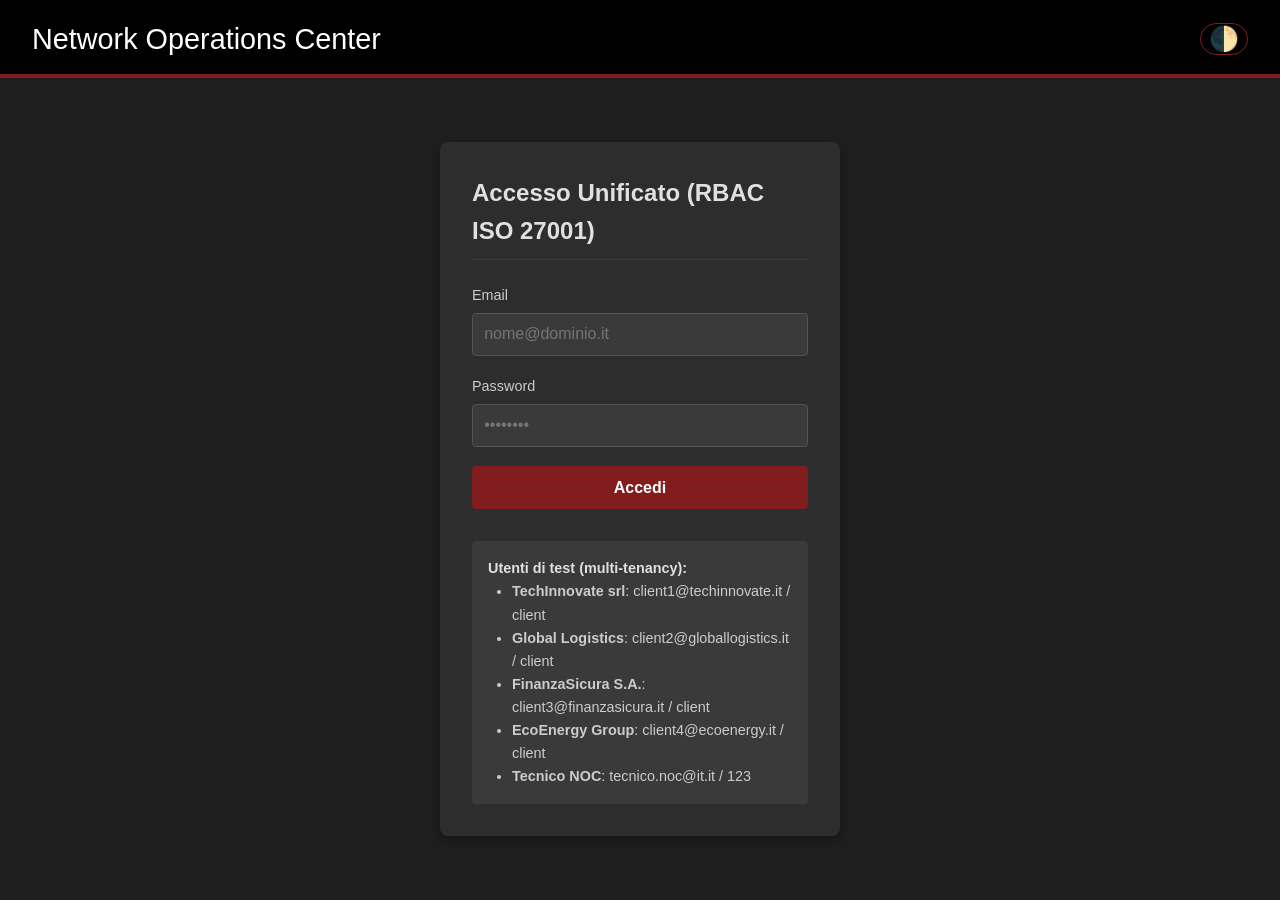
==== change-detail.html @ 3f076f7b "Primo commit: prototipo NOC ServiceNow" ====
<!DOCTYPE html>
<html lang="it">
<head>
    <meta charset="UTF-8">
    <meta name="viewport" content="width=device-width, initial-scale=1.0">
    <title>NOC - Dettaglio Change</title>
    <link rel="stylesheet" href="style.css">
</head>
<body class="dark-mode">
    <div class="header">
        <h1>Change Request <span id="changeNumber"></span></h1>
        <div class="red-line"></div>
        <div class="user-info">
            <span id="loggedUser"></span> | <a href="#" id="logoutLink">Logout</a> | <a href="tech.html">Dashboard</a>
        </div>
        <button id="themeToggle" class="theme-btn" aria-label="Cambia tema">🌓</button>
    </div>

    <div class="container">
        <!-- Tabs (come screenshot) -->
        <div class="tabs">
            <button class="tab-button active" data-tab="planning">Pianificazione</button>
            <button class="tab-button" data-tab="notes">Note Interne</button>
            <button class="tab-button" data-tab="closure">Chiusura</button>
        </div>

        <!-- Tab Pianificazione (campi richiesti) -->
        <div id="planning" class="tab-content active">
            <form class="two-column">
                <div class="left-column">
                    <div class="form-group">
                        <label>Number</label>
                        <input type="text" id="number" readonly>
                    </div>
                    <div class="form-group">
                        <label>Opened</label>
                        <input type="text" id="opened" readonly>
                    </div>
                    <div class="form-group">
                        <label>Requested by</label>
                        <input type="text" id="requestedBy" readonly>
                    </div>
                    <div class="form-group">
                        <label>Service offering</label>
                        <input type="text" id="serviceOffering">
                    </div>
                    <div class="form-group">
                        <label>Configuration item</label>
                        <input type="text" id="ci">
                    </div>
                    <div class="form-group">
                        <label>Short description</label>
                        <input type="text" id="shortDescription">
                    </div>
                    <div class="form-group">
                        <label>Description</label>
                        <textarea id="description" rows="3"></textarea>
                    </div>
                    <div class="form-group">
                        <label>Risk</label>
                        <select id="risk">
                            <option value="Low">Low</option>
                            <option value="Medium">Medium</option>
                            <option value="High">High</option>
                        </select>
                    </div>
                </div>
                <div class="right-column">
                    <div class="form-group required">
                        <label for="justification">Giustificazione</label>
                        <textarea id="justification" rows="3" required></textarea>
                    </div>
                    <div class="form-group required">
                        <label for="implementationPlan">Piano di implementazione</label>
                        <textarea id="implementationPlan" rows="4" required></textarea>
                    </div>
                    <div class="form-group required">
                        <label for="riskAnalysis">Analisi di rischio e impatto</label>
                        <textarea id="riskAnalysis" rows="4" required></textarea>
                    </div>
                </div>
            </form>
        </div>

        <!-- Tab Note Interne -->
        <div id="notes" class="tab-content">
            <h3>Note Interne (Work Notes)</h3>
            <div class="form-group">
                <label for="workNotes">Note private (visibili solo ai tecnici)</label>
                <textarea id="workNotes" rows="6"></textarea>
            </div>
        </div>

        <!-- Tab Chiusura con RCA -->
        <div id="closure" class="tab-content">
            <h3>Chiusura Ticket e RCA</h3>
            <form>
                <div class="form-group">
                    <label for="ticketGrade">Grado ticket</label>
                    <select id="ticketGrade">
                        <option value="1">Grado 1 (Critico)</option>
                        <option value="2">Grado 2 (Alto)</option>
                        <option value="3">Grado 3 (Medio)</option>
                    </select>
                </div>
                <div class="form-group required" id="rcaGroup">
                    <label for="rca">Root Cause Analysis (RCA) <span id="rcaRequired" class="required-badge">Obbligatorio per Grado 1</span></label>
                    <textarea id="rca" rows="4"></textarea>
                </div>
            </form>
        </div>

        <div class="full-width">
            <button id="updateChangeBtn" class="btn-primary">Aggiorna Change</button>
        </div>
    </div>

    <script src="app.js"></script>
</body>
</html>
---- style.css ----
/* style.css - Tema dinamico (dark/light) con variabili CSS */
* {
    margin: 0;
    padding: 0;
    box-sizing: border-box;
    font-family: 'Segoe UI', Tahoma, Geneva, Verdana, sans-serif;
    transition: background-color 0.3s ease, color 0.2s ease;
}

/* Variabili tema scuro (default) */
body.dark-mode {
    --bg-primary: #1e1e1e;
    --bg-secondary: #2d2d2d;
    --bg-tertiary: #3a3a3a;
    --text-primary: #e0e0e0;
    --text-secondary: #cccccc;
    --border-color: #555;
    --input-bg: #3a3a3a;
    --input-bg-readonly: #2a2a2a;
    --header-bg: #000000;
    --red-line: #811d1d;
    --btn-bg: #811d1d;
    --btn-hover: #a52525;
    --error-color: #ff6666;
}

/* Variabili tema chiaro */
body.light-mode {
    --bg-primary: #f5f5f5;
    --bg-secondary: #ffffff;
    --bg-tertiary: #e8e8e8;
    --text-primary: #333333;
    --text-secondary: #666666;
    --border-color: #ccc;
    --input-bg: #ffffff;
    --input-bg-readonly: #f0f0f0;
    --header-bg: #333333;
    --red-line: #a33c3c;
    --btn-bg: #a33c3c;
    --btn-hover: #b84c4c;
    --error-color: #d32f2f;
}

body {
    background-color: var(--bg-primary);
    color: var(--text-primary);
    line-height: 1.6;
    min-height: 100vh;
}

/* Header */
.header {
    background-color: var(--header-bg);
    padding: 1rem 2rem;
    position: relative;
    display: flex;
    justify-content: space-between;
    align-items: center;
    flex-wrap: wrap;
}

.header h1 {
    color: #ffffff; /* resta bianco in entrambi i temi per contrasto */
    font-size: 1.8rem;
    font-weight: 300;
}

.red-line {
    position: absolute;
    bottom: 0;
    left: 0;
    width: 100%;
    height: 4px;
    background-color: var(--red-line);
}

.user-info {
    color: var(--text-secondary);
    font-size: 0.9rem;
}

.user-info a {
    color: var(--red-line);
    text-decoration: none;
}

.user-info a:hover {
    text-decoration: underline;
}

/* Pulsante tema */
.theme-btn {
    background: transparent;
    border: 1px solid var(--red-line);
    color: white;
    font-size: 1.5rem;
    cursor: pointer;
    padding: 0.2rem 0.5rem;
    border-radius: 20px;
    line-height: 1;
    transition: transform 0.2s;
}

.theme-btn:hover {
    transform: scale(1.1);
    background-color: rgba(255,255,255,0.1);
}

/* Container principale */
.container {
    max-width: 1200px;
    margin: 2rem auto;
    padding: 0 2rem;
}

/* Login */
.login-container {
    max-width: 400px;
    margin: 4rem auto;
    background-color: var(--bg-secondary);
    padding: 2rem;
    border-radius: 8px;
    box-shadow: 0 4px 10px rgba(0, 0, 0, 0.3);
}

.login-container h2 {
    margin-bottom: 1.5rem;
    color: var(--text-primary);
    border-bottom: 1px solid var(--red-line);
    padding-bottom: 0.5rem;
}

.login-info {
    margin-top: 2rem;
    font-size: 0.9rem;
    background-color: var(--bg-tertiary);
    padding: 1rem;
    border-radius: 4px;
}

.login-info ul {
    margin-left: 1.5rem;
    color: var(--text-secondary);
}

/* Form elements */
.form-group {
    margin-bottom: 1.2rem;
}

.form-group label {
    display: block;
    margin-bottom: 0.4rem;
    color: var(--text-secondary);
    font-weight: 500;
    font-size: 0.9rem;
}

.form-group.required label::after {
    content: " *";
    color: var(--error-color);
    font-weight: bold;
}

input, select, textarea {
    width: 100%;
    padding: 0.7rem;
    background-color: var(--input-bg);
    border: 1px solid var(--border-color);
    border-radius: 4px;
    color: var(--text-primary);
    font-size: 1rem;
    transition: border 0.3s;
}

input:focus, select:focus, textarea:focus {
    outline: none;
    border-color: var(--red-line);
    background-color: var(--input-bg);
}

input[readonly] {
    background-color: var(--input-bg-readonly);
    color: var(--text-secondary);
    cursor: not-allowed;
}

/* Datalist (non stilizzabile direttamente) */
datalist {
    display: none;
}

/* Pulsanti */
.btn-primary {
    background-color: var(--btn-bg);
    color: white;
    border: none;
    padding: 0.8rem 1.5rem;
    border-radius: 4px;
    font-size: 1rem;
    font-weight: 600;
    cursor: pointer;
    transition: background-color 0.3s;
    width: 100%;
}

.btn-primary:hover {
    background-color: var(--btn-hover);
}

/* Griglia a due colonne */
.two-column {
    display: grid;
    grid-template-columns: 1fr 1fr;
    gap: 2rem;
    background-color: var(--bg-secondary);
    padding: 2rem;
    border-radius: 8px;
}

.full-width {
    grid-column: span 2;
    margin-top: 1rem;
}

/* Tabs */
.tabs {
    display: flex;
    border-bottom: 2px solid var(--red-line);
    margin-bottom: 2rem;
}

.tab-button {
    background-color: var(--bg-secondary);
    color: var(--text-secondary);
    border: none;
    padding: 0.8rem 1.5rem;
    font-size: 1rem;
    cursor: pointer;
    border-radius: 4px 4px 0 0;
    margin-right: 0.5rem;
    transition: all 0.3s;
}

.tab-button.active {
    background-color: var(--red-line);
    color: white;
}

.tab-button:hover:not(.active) {
    background-color: var(--bg-tertiary);
}

.tab-content {
    display: none;
    background-color: var(--bg-secondary);
    padding: 2rem;
    border-radius: 0 8px 8px 8px;
}

.tab-content.active {
    display: block;
}

/* Messaggi di errore */
.error-message {
    color: var(--error-color);
    margin-top: 1rem;
    text-align: center;
}

/* Badge per obbligatorio */
.required-badge {
    font-size: 0.8rem;
    background-color: var(--red-line);
    padding: 0.2rem 0.5rem;
    border-radius: 4px;
    margin-left: 0.5rem;
    color: white;
}

/* Responsive */
@media (max-width: 768px) {
    .two-column {
        grid-template-columns: 1fr;
        gap: 1rem;
    }
    .full-width {
        grid-column: span 1;
    }
    .header {
        flex-direction: column;
        align-items: flex-start;
    }
}
/* style.css - Tema dinamico (dark/light) con variabili CSS */
* {
    margin: 0;
    padding: 0;
    box-sizing: border-box;
    font-family: 'Segoe UI', Tahoma, Geneva, Verdana, sans-serif;
    transition: background-color 0.3s ease, color 0.2s ease;
}

/* Variabili tema scuro (default) */
body.dark-mode {
    --bg-primary: #1e1e1e;
    --bg-secondary: #2d2d2d;
    --bg-tertiary: #3a3a3a;
    --text-primary: #e0e0e0;
    --text-secondary: #cccccc;
    --border-color: #555;
    --input-bg: #3a3a3a;
    --input-bg-readonly: #2a2a2a;
    --header-bg: #000000;
    --red-line: #811d1d;
    --btn-bg: #811d1d;
    --btn-hover: #a52525;
    --error-color: #ff6666;
}

/* Variabili tema chiaro */
body.light-mode {
    --bg-primary: #f5f5f5;
    --bg-secondary: #ffffff;
    --bg-tertiary: #e8e8e8;
    --text-primary: #333333;
    --text-secondary: #666666;
    --border-color: #ccc;
    --input-bg: #ffffff;
    --input-bg-readonly: #f0f0f0;
    --header-bg: #333333;
    --red-line: #a33c3c;
    --btn-bg: #a33c3c;
    --btn-hover: #b84c4c;
    --error-color: #d32f2f;
}

body {
    background-color: var(--bg-primary);
    color: var(--text-primary);
    line-height: 1.6;
    min-height: 100vh;
}

/* Header */
.header {
    background-color: var(--header-bg);
    padding: 1rem 2rem;
    position: relative;
    display: flex;
    justify-content: space-between;
    align-items: center;
    flex-wrap: wrap;
}

.header h1 {
    color: #ffffff;
    font-size: 1.8rem;
    font-weight: 300;
}

.red-line {
    position: absolute;
    bottom: 0;
    left: 0;
    width: 100%;
    height: 4px;
    background-color: var(--red-line);
}

.user-info {
    color: var(--text-secondary);
    font-size: 0.9rem;
}

.user-info a {
    color: var(--red-line);
    text-decoration: none;
}

.user-info a:hover {
    text-decoration: underline;
}

/* Pulsante tema */
.theme-btn {
    background: transparent;
    border: 1px solid var(--red-line);
    color: white;
    font-size: 1.5rem;
    cursor: pointer;
    padding: 0.2rem 0.5rem;
    border-radius: 20px;
    line-height: 1;
    transition: transform 0.2s;
}

.theme-btn:hover {
    transform: scale(1.1);
    background-color: rgba(255,255,255,0.1);
}

/* Container principale */
.container {
    max-width: 1200px;
    margin: 2rem auto;
    padding: 0 2rem;
}

/* Login */
.login-container {
    max-width: 400px;
    margin: 4rem auto;
    background-color: var(--bg-secondary);
    padding: 2rem;
    border-radius: 8px;
    box-shadow: 0 4px 10px rgba(0, 0, 0, 0.3);
}

.login-container h2 {
    margin-bottom: 1.5rem;
    color: var(--text-primary);
    border-bottom: 1px solid var(--red-line);
    padding-bottom: 0.5rem;
}

.login-info {
    margin-top: 2rem;
    font-size: 0.9rem;
    background-color: var(--bg-tertiary);
    padding: 1rem;
    border-radius: 4px;
}

.login-info ul {
    margin-left: 1.5rem;
    color: var(--text-secondary);
}

/* Form elements */
.form-group {
    margin-bottom: 1.2rem;
}

.form-group label {
    display: block;
    margin-bottom: 0.4rem;
    color: var(--text-secondary);
    font-weight: 500;
    font-size: 0.9rem;
}

.form-group.required label::after {
    content: " *";
    color: var(--error-color);
    font-weight: bold;
}

input, select, textarea {
    width: 100%;
    padding: 0.7rem;
    background-color: var(--input-bg);
    border: 1px solid var(--border-color);
    border-radius: 4px;
    color: var(--text-primary);
    font-size: 1rem;
    transition: border 0.3s;
}

input:focus, select:focus, textarea:focus {
    outline: none;
    border-color: var(--red-line);
    background-color: var(--input-bg);
}

input[readonly] {
    background-color: var(--input-bg-readonly);
    color: var(--text-secondary);
    cursor: not-allowed;
}

/* Datalist (non stilizzabile direttamente) */
datalist {
    display: none;
}

/* Pulsanti */
.btn-primary {
    background-color: var(--btn-bg);
    color: white;
    border: none;
    padding: 0.8rem 1.5rem;
    border-radius: 4px;
    font-size: 1rem;
    font-weight: 600;
    cursor: pointer;
    transition: background-color 0.3s;
    width: 100%;
}

.btn-primary:hover {
    background-color: var(--btn-hover);
}

/* Griglia a due colonne */
.two-column {
    display: grid;
    grid-template-columns: 1fr 1fr;
    gap: 2rem;
    background-color: var(--bg-secondary);
    padding: 2rem;
    border-radius: 8px;
}

.full-width {
    grid-column: span 2;
    margin-top: 1rem;
}

/* Tabs */
.tabs {
    display: flex;
    border-bottom: 2px solid var(--red-line);
    margin-bottom: 2rem;
}

.tab-button {
    background-color: var(--bg-secondary);
    color: var(--text-secondary);
    border: none;
    padding: 0.8rem 1.5rem;
    font-size: 1rem;
    cursor: pointer;
    border-radius: 4px 4px 0 0;
    margin-right: 0.5rem;
    transition: all 0.3s;
}

.tab-button.active {
    background-color: var(--red-line);
    color: white;
}

.tab-button:hover:not(.active) {
    background-color: var(--bg-tertiary);
}

.tab-content {
    display: none;
    background-color: var(--bg-secondary);
    padding: 2rem;
    border-radius: 0 8px 8px 8px;
}

.tab-content.active {
    display: block;
}

/* Messaggi di errore */
.error-message {
    color: var(--error-color);
    margin-top: 1rem;
    text-align: center;
}

/* Badge per obbligatorio */
.required-badge {
    font-size: 0.8rem;
    background-color: var(--red-line);
    padding: 0.2rem 0.5rem;
    border-radius: 4px;
    margin-left: 0.5rem;
    color: white;
}

/* Stat cards */
.stats-cards {
    display: flex;
    gap: 1rem;
    margin-bottom: 2rem;
    flex-wrap: wrap;
}

.stat-card {
    background-color: var(--bg-tertiary);
    padding: 1.5rem;
    border-radius: 8px;
    flex: 1;
    min-width: 150px;
    text-align: center;
    box-shadow: 0 2px 5px rgba(0,0,0,0.2);
}

.stat-label {
    display: block;
    font-size: 1rem;
    color: var(--text-secondary);
    margin-bottom: 0.5rem;
}

.stat-value {
    font-size: 2.5rem;
    font-weight: bold;
    color: var(--red-line);
}

/* Progress bar */
.progress-container {
    margin: 1rem 0 2rem;
}

.progress-bar {
    background-color: var(--bg-tertiary);
    height: 30px;
    border-radius: 15px;
    overflow: hidden;
    margin-top: 0.5rem;
}

.progress-fill {
    background-color: var(--red-line);
    height: 100%;
    color: white;
    text-align: center;
    line-height: 30px;
    font-size: 0.9rem;
    transition: width 0.3s ease;
}

/* Tabelle */
.ticket-table {
    width: 100%;
    border-collapse: collapse;
    margin-top: 1rem;
    background-color: var(--bg-secondary);
    border-radius: 8px;
    overflow: hidden;
}

.ticket-table th,
.ticket-table td {
    padding: 0.75rem;
    text-align: left;
    border-bottom: 1px solid var(--border-color);
}

.ticket-table th {
    background-color: var(--bg-tertiary);
    color: var(--text-secondary);
    font-weight: 600;
}

.ticket-table tbody tr {
    cursor: pointer;
    transition: background-color 0.2s;
}

.ticket-table tbody tr:hover {
    background-color: var(--bg-tertiary);
}

/* Modale */
.modal {
    display: none;
    position: fixed;
    z-index: 1000;
    left: 0;
    top: 0;
    width: 100%;
    height: 100%;
    background-color: rgba(0,0,0,0.7);
}

.modal-content {
    background-color: var(--bg-secondary);
    margin: 5% auto;
    padding: 2rem;
    border-radius: 8px;
    width: 90%;
    max-width: 1000px;
    max-height: 80vh;
    overflow-y: auto;
}

.close {
    color: var(--text-secondary);
    float: right;
    font-size: 2rem;
    font-weight: bold;
    cursor: pointer;
}

.close:hover {
    color: var(--red-line);
}

/* Sezione monitoraggio cliente */
.monitoring-section {
    background-color: var(--bg-secondary);
    padding: 1.5rem;
    border-radius: 8px;
    margin-bottom: 2rem;
}

.tickets-section {
    background-color: var(--bg-secondary);
    padding: 1.5rem;
    border-radius: 8px;
    margin-bottom: 2rem;
}

#newIncidentBtn {
    width: auto;
    padding: 0.8rem 2rem;
    margin-bottom: 2rem;
}

/* Responsive */
@media (max-width: 768px) {
    .two-column {
        grid-template-columns: 1fr;
        gap: 1rem;
    }
    .full-width {
        grid-column: span 1;
    }
    .header {
        flex-direction: column;
        align-items: flex-start;
    }
}
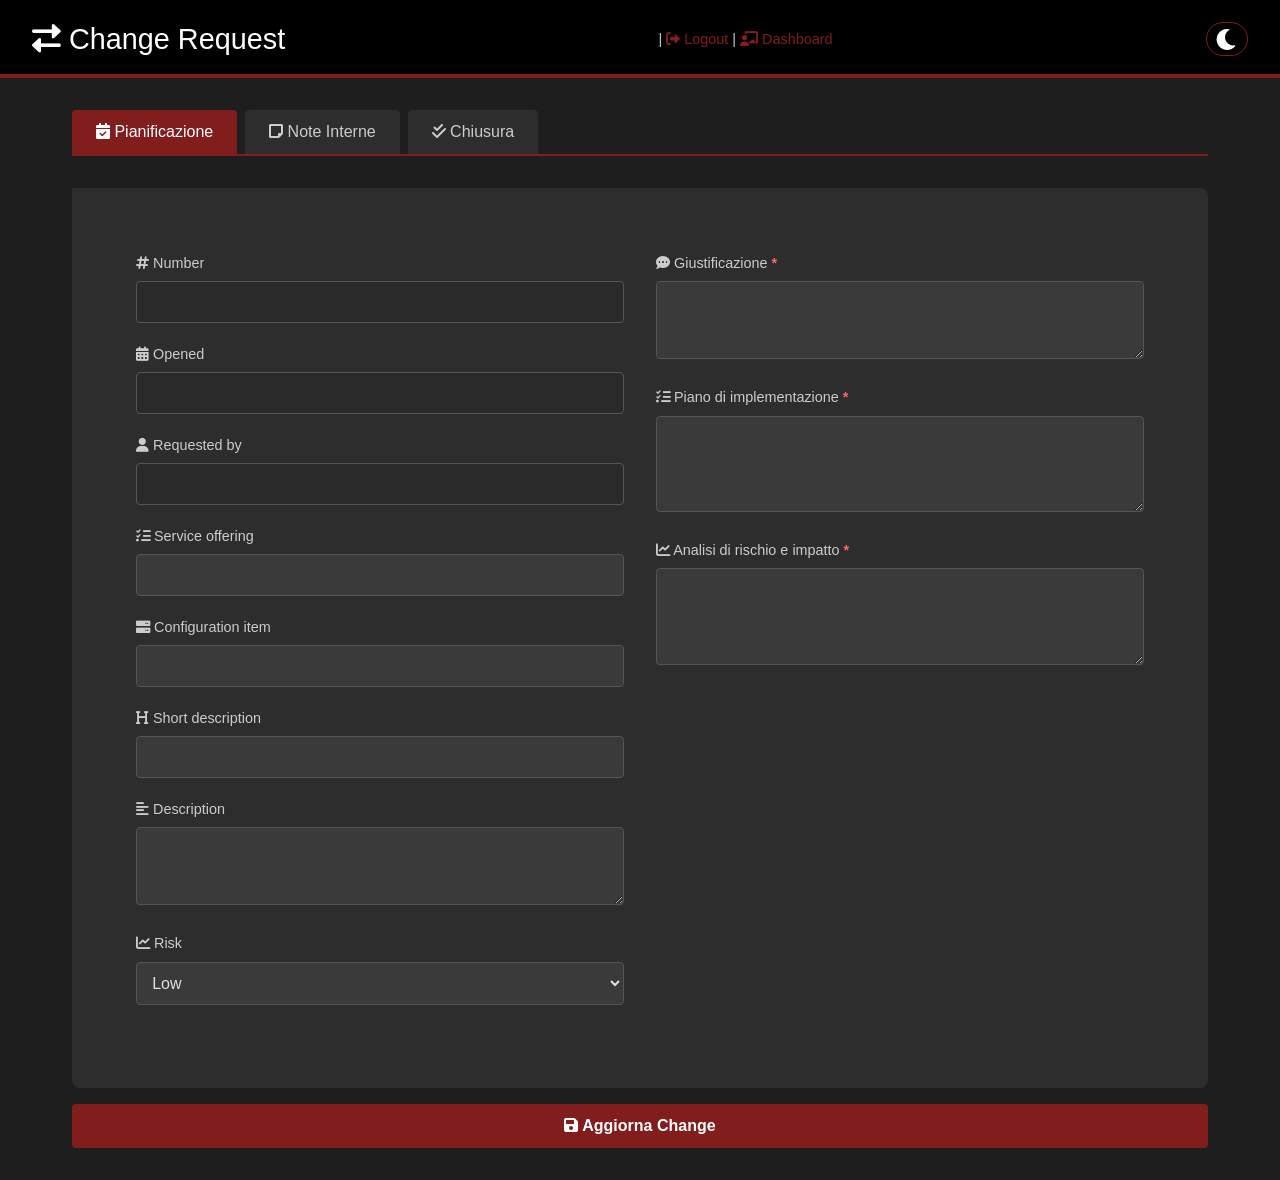
==== commit f6e826c7: "Modularizzazione JavaScript: suddivisione in data, utils, client, tech, incident-detail, change-deta" ====
--- a/change-detail.html
+++ b/change-detail.html
@@ -5,59 +5,57 @@
     <meta name="viewport" content="width=device-width, initial-scale=1.0">
     <title>NOC - Dettaglio Change</title>
     <link rel="stylesheet" href="style.css">
+    <link rel="stylesheet" href="https://cdnjs.cloudflare.com/ajax/libs/font-awesome/6.0.0-beta3/css/all.min.css">
 </head>
 <body class="dark-mode">
     <div class="header">
-        <h1>Change Request <span id="changeNumber"></span></h1>
+        <h1><i class="fas fa-exchange-alt"></i> Change Request <span id="changeNumber"></span></h1>
         <div class="red-line"></div>
         <div class="user-info">
-            <span id="loggedUser"></span> | <a href="#" id="logoutLink">Logout</a> | <a href="tech.html">Dashboard</a>
+            <span id="loggedUser"></span> | <a href="#" id="logoutLink"><i class="fas fa-sign-out-alt"></i> Logout</a> | <a href="tech.html"><i class="fas fa-chalkboard-user"></i> Dashboard</a>
         </div>
-        <button id="themeToggle" class="theme-btn" aria-label="Cambia tema">🌓</button>
+        <button id="themeToggle" class="theme-btn" aria-label="Cambia tema"><i class="fas fa-moon"></i></button>
     </div>
 
     <div class="container">
-        <!-- Tabs (come screenshot) -->
         <div class="tabs">
-            <button class="tab-button active" data-tab="planning">Pianificazione</button>
-            <button class="tab-button" data-tab="notes">Note Interne</button>
-            <button class="tab-button" data-tab="closure">Chiusura</button>
+            <button class="tab-button active" data-tab="planning"><i class="fas fa-calendar-check"></i> Pianificazione</button>
+            <button class="tab-button" data-tab="notes"><i class="fas fa-sticky-note"></i> Note Interne</button>
+            <button class="tab-button" data-tab="closure"><i class="fas fa-check-double"></i> Chiusura</button>
         </div>
-
-        <!-- Tab Pianificazione (campi richiesti) -->
         <div id="planning" class="tab-content active">
             <form class="two-column">
                 <div class="left-column">
                     <div class="form-group">
-                        <label>Number</label>
+                        <label><i class="fas fa-hashtag"></i> Number</label>
                         <input type="text" id="number" readonly>
                     </div>
                     <div class="form-group">
-                        <label>Opened</label>
+                        <label><i class="fas fa-calendar-alt"></i> Opened</label>
                         <input type="text" id="opened" readonly>
                     </div>
                     <div class="form-group">
-                        <label>Requested by</label>
+                        <label><i class="fas fa-user"></i> Requested by</label>
                         <input type="text" id="requestedBy" readonly>
                     </div>
                     <div class="form-group">
-                        <label>Service offering</label>
+                        <label><i class="fas fa-tasks"></i> Service offering</label>
                         <input type="text" id="serviceOffering">
                     </div>
                     <div class="form-group">
-                        <label>Configuration item</label>
+                        <label><i class="fas fa-server"></i> Configuration item</label>
                         <input type="text" id="ci">
                     </div>
                     <div class="form-group">
-                        <label>Short description</label>
+                        <label><i class="fas fa-heading"></i> Short description</label>
                         <input type="text" id="shortDescription">
                     </div>
                     <div class="form-group">
-                        <label>Description</label>
+                        <label><i class="fas fa-align-left"></i> Description</label>
                         <textarea id="description" rows="3"></textarea>
                     </div>
                     <div class="form-group">
-                        <label>Risk</label>
+                        <label><i class="fas fa-chart-line"></i> Risk</label>
                         <select id="risk">
                             <option value="Low">Low</option>
                             <option value="Medium">Medium</option>
@@ -67,36 +65,33 @@
                 </div>
                 <div class="right-column">
                     <div class="form-group required">
-                        <label for="justification">Giustificazione</label>
+                        <label for="justification"><i class="fas fa-comment-dots"></i> Giustificazione</label>
                         <textarea id="justification" rows="3" required></textarea>
                     </div>
                     <div class="form-group required">
-                        <label for="implementationPlan">Piano di implementazione</label>
+                        <label for="implementationPlan"><i class="fas fa-tasks"></i> Piano di implementazione</label>
                         <textarea id="implementationPlan" rows="4" required></textarea>
                     </div>
                     <div class="form-group required">
-                        <label for="riskAnalysis">Analisi di rischio e impatto</label>
+                        <label for="riskAnalysis"><i class="fas fa-chart-line"></i> Analisi di rischio e impatto</label>
                         <textarea id="riskAnalysis" rows="4" required></textarea>
                     </div>
                 </div>
             </form>
         </div>
-
-        <!-- Tab Note Interne -->
         <div id="notes" class="tab-content">
-            <h3>Note Interne (Work Notes)</h3>
+            <h3><i class="fas fa-sticky-note"></i> Note Interne (Work Notes)</h3>
             <div class="form-group">
                 <label for="workNotes">Note private (visibili solo ai tecnici)</label>
                 <textarea id="workNotes" rows="6"></textarea>
             </div>
         </div>
 
-        <!-- Tab Chiusura con RCA -->
         <div id="closure" class="tab-content">
-            <h3>Chiusura Ticket e RCA</h3>
+            <h3><i class="fas fa-check-double"></i> Chiusura Ticket e RCA</h3>
             <form>
                 <div class="form-group">
-                    <label for="ticketGrade">Grado ticket</label>
+                    <label for="ticketGrade"><i class="fas fa-exclamation-triangle"></i> Grado ticket</label>
                     <select id="ticketGrade">
                         <option value="1">Grado 1 (Critico)</option>
                         <option value="2">Grado 2 (Alto)</option>
@@ -104,17 +99,20 @@
                     </select>
                 </div>
                 <div class="form-group required" id="rcaGroup">
-                    <label for="rca">Root Cause Analysis (RCA) <span id="rcaRequired" class="required-badge">Obbligatorio per Grado 1</span></label>
+                    <label for="rca"><i class="fas fa-search"></i> Root Cause Analysis (RCA) <span id="rcaRequired" class="required-badge">Obbligatorio per Grado 1</span></label>
                     <textarea id="rca" rows="4"></textarea>
                 </div>
             </form>
         </div>
 
         <div class="full-width">
-            <button id="updateChangeBtn" class="btn-primary">Aggiorna Change</button>
+            <button id="updateChangeBtn" class="btn-primary"><i class="fas fa-save"></i> Aggiorna Change</button>
         </div>
     </div>
 
-    <script src="app.js"></script>
+    <script src="data.js"></script>
+    <script src="utils.js"></script>
+    <script src="change-detail.js"></script>
+    <script src="main.js"></script>
 </body>
 </html>
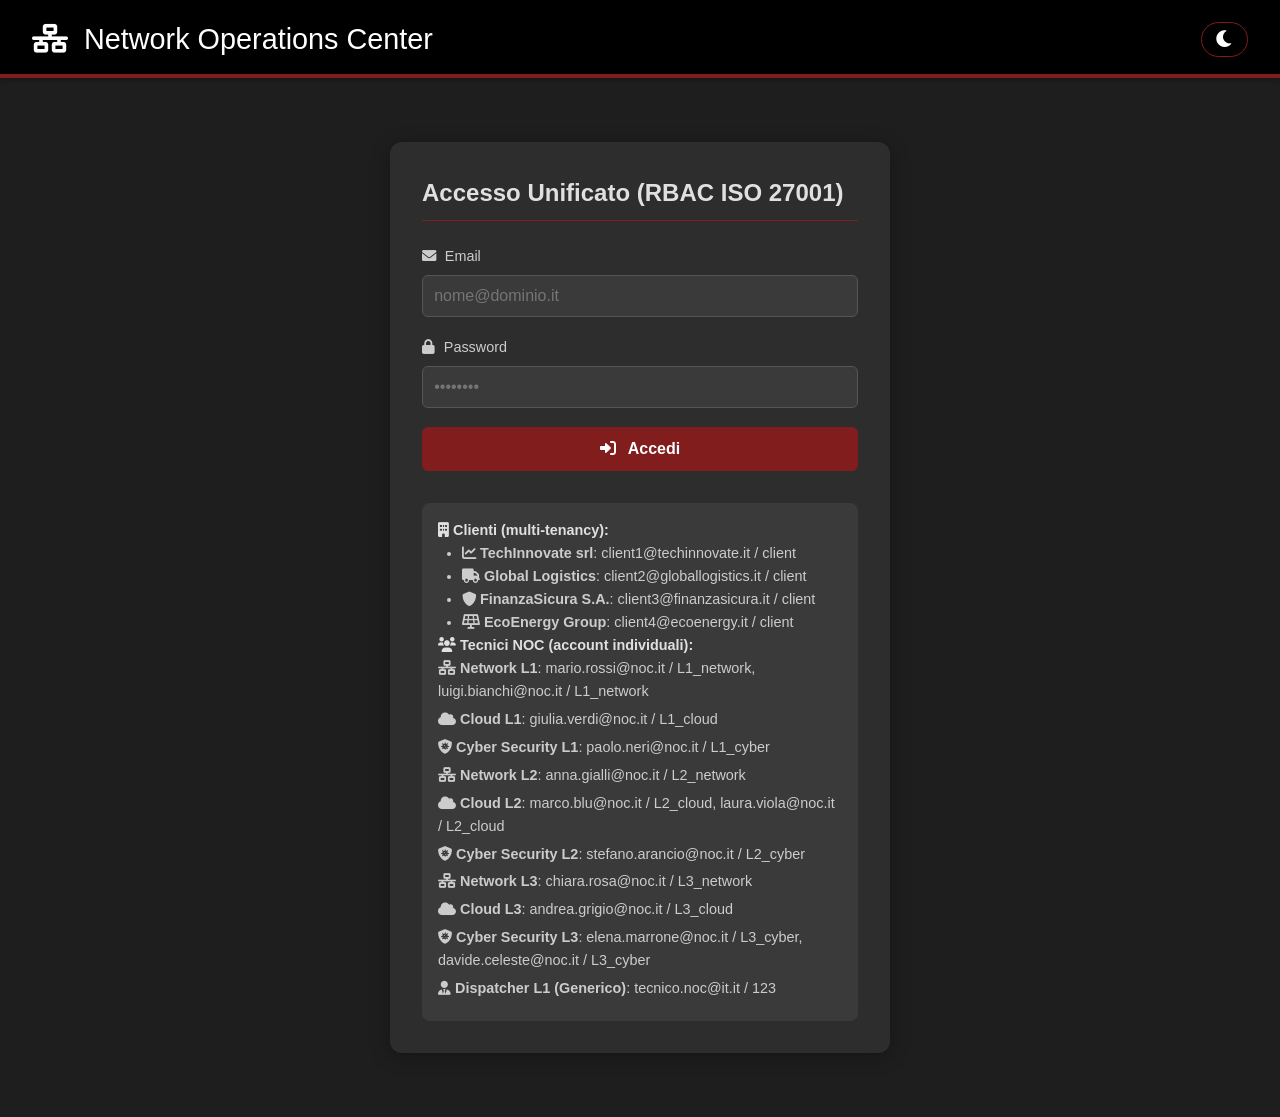
==== commit aa94521d: "Sistema NOC funzionante con moduli JS e correzione setupLogout" ====
--- a/change-detail.html
+++ b/change-detail.html
@@ -23,6 +23,7 @@
             <button class="tab-button" data-tab="notes"><i class="fas fa-sticky-note"></i> Note Interne</button>
             <button class="tab-button" data-tab="closure"><i class="fas fa-check-double"></i> Chiusura</button>
         </div>
+
         <div id="planning" class="tab-content active">
             <form class="two-column">
                 <div class="left-column">
@@ -79,6 +80,7 @@
                 </div>
             </form>
         </div>
+
         <div id="notes" class="tab-content">
             <h3><i class="fas fa-sticky-note"></i> Note Interne (Work Notes)</h3>
             <div class="form-group">
@@ -115,4 +117,4 @@
     <script src="change-detail.js"></script>
     <script src="main.js"></script>
 </body>
-</html>+</html>
--- a/style.css
+++ b/style.css
@@ -1,4 +1,3 @@
-/* style.css - Tema dinamico (dark/light) con variabili CSS */
 * {
     margin: 0;
     padding: 0;
@@ -7,7 +6,6 @@
     transition: background-color 0.3s ease, color 0.2s ease;
 }
 
-/* Variabili tema scuro (default) */
 body.dark-mode {
     --bg-primary: #1e1e1e;
     --bg-secondary: #2d2d2d;
@@ -22,9 +20,9 @@
     --btn-bg: #811d1d;
     --btn-hover: #a52525;
     --error-color: #ff6666;
-}
-
-/* Variabili tema chiaro */
+    --shadow: rgba(0,0,0,0.3);
+}
+
 body.light-mode {
     --bg-primary: #f5f5f5;
     --bg-secondary: #ffffff;
@@ -39,6 +37,7 @@
     --btn-bg: #a33c3c;
     --btn-hover: #b84c4c;
     --error-color: #d32f2f;
+    --shadow: rgba(0,0,0,0.1);
 }
 
 body {
@@ -48,7 +47,6 @@
     min-height: 100vh;
 }
 
-/* Header */
 .header {
     background-color: var(--header-bg);
     padding: 1rem 2rem;
@@ -57,12 +55,17 @@
     justify-content: space-between;
     align-items: center;
     flex-wrap: wrap;
+    box-shadow: 0 2px 5px var(--shadow);
 }
 
 .header h1 {
-    color: #ffffff; /* resta bianco in entrambi i temi per contrasto */
+    color: #ffffff;
     font-size: 1.8rem;
     font-weight: 300;
+}
+
+.header h1 i {
+    margin-right: 0.5rem;
 }
 
 .red-line {
@@ -88,17 +91,16 @@
     text-decoration: underline;
 }
 
-/* Pulsante tema */
 .theme-btn {
     background: transparent;
     border: 1px solid var(--red-line);
     color: white;
-    font-size: 1.5rem;
+    font-size: 1.2rem;
     cursor: pointer;
-    padding: 0.2rem 0.5rem;
+    padding: 0.4rem 0.8rem;
     border-radius: 20px;
     line-height: 1;
-    transition: transform 0.2s;
+    transition: transform 0.2s, background-color 0.2s;
 }
 
 .theme-btn:hover {
@@ -106,21 +108,19 @@
     background-color: rgba(255,255,255,0.1);
 }
 
-/* Container principale */
 .container {
     max-width: 1200px;
     margin: 2rem auto;
     padding: 0 2rem;
 }
 
-/* Login */
 .login-container {
-    max-width: 400px;
+    max-width: 500px;
     margin: 4rem auto;
     background-color: var(--bg-secondary);
     padding: 2rem;
-    border-radius: 8px;
-    box-shadow: 0 4px 10px rgba(0, 0, 0, 0.3);
+    border-radius: 12px;
+    box-shadow: 0 4px 20px var(--shadow);
 }
 
 .login-container h2 {
@@ -135,7 +135,7 @@
     font-size: 0.9rem;
     background-color: var(--bg-tertiary);
     padding: 1rem;
-    border-radius: 4px;
+    border-radius: 8px;
 }
 
 .login-info ul {
@@ -143,7 +143,15 @@
     color: var(--text-secondary);
 }
 
-/* Form elements */
+.login-info .tech-list {
+    list-style-type: none;
+    margin-left: 0;
+}
+
+.login-info .tech-list li {
+    margin-bottom: 0.3rem;
+}
+
 .form-group {
     margin-bottom: 1.2rem;
 }
@@ -154,6 +162,10 @@
     color: var(--text-secondary);
     font-weight: 500;
     font-size: 0.9rem;
+}
+
+.form-group label i {
+    margin-right: 0.3rem;
 }
 
 .form-group.required label::after {
@@ -167,15 +179,16 @@
     padding: 0.7rem;
     background-color: var(--input-bg);
     border: 1px solid var(--border-color);
-    border-radius: 4px;
+    border-radius: 6px;
     color: var(--text-primary);
     font-size: 1rem;
-    transition: border 0.3s;
+    transition: border 0.3s, box-shadow 0.2s;
 }
 
 input:focus, select:focus, textarea:focus {
     outline: none;
     border-color: var(--red-line);
+    box-shadow: 0 0 0 2px rgba(129, 29, 29, 0.2);
     background-color: var(--input-bg);
 }
 
@@ -185,37 +198,40 @@
     cursor: not-allowed;
 }
 
-/* Datalist (non stilizzabile direttamente) */
-datalist {
-    display: none;
-}
-
-/* Pulsanti */
 .btn-primary {
     background-color: var(--btn-bg);
     color: white;
     border: none;
     padding: 0.8rem 1.5rem;
-    border-radius: 4px;
+    border-radius: 6px;
     font-size: 1rem;
     font-weight: 600;
     cursor: pointer;
-    transition: background-color 0.3s;
+    transition: background-color 0.3s, transform 0.1s;
     width: 100%;
+}
+
+.btn-primary i {
+    margin-right: 0.5rem;
 }
 
 .btn-primary:hover {
     background-color: var(--btn-hover);
-}
-
-/* Griglia a due colonne */
+    transform: translateY(-1px);
+}
+
+.btn-primary:active {
+    transform: translateY(0);
+}
+
 .two-column {
     display: grid;
     grid-template-columns: 1fr 1fr;
     gap: 2rem;
     background-color: var(--bg-secondary);
     padding: 2rem;
-    border-radius: 8px;
+    border-radius: 12px;
+    box-shadow: 0 2px 8px var(--shadow);
 }
 
 .full-width {
@@ -223,11 +239,11 @@
     margin-top: 1rem;
 }
 
-/* Tabs */
 .tabs {
     display: flex;
     border-bottom: 2px solid var(--red-line);
     margin-bottom: 2rem;
+    gap: 0.5rem;
 }
 
 .tab-button {
@@ -237,9 +253,11 @@
     padding: 0.8rem 1.5rem;
     font-size: 1rem;
     cursor: pointer;
-    border-radius: 4px 4px 0 0;
-    margin-right: 0.5rem;
+    border-radius: 8px 8px 0 0;
     transition: all 0.3s;
+    display: flex;
+    align-items: center;
+    gap: 0.5rem;
 }
 
 .tab-button.active {
@@ -255,21 +273,220 @@
     display: none;
     background-color: var(--bg-secondary);
     padding: 2rem;
-    border-radius: 0 8px 8px 8px;
+    border-radius: 0 12px 12px 12px;
+    box-shadow: 0 2px 8px var(--shadow);
 }
 
 .tab-content.active {
     display: block;
 }
 
-/* Messaggi di errore */
+.stats-cards {
+    display: flex;
+    gap: 1rem;
+    margin-bottom: 2rem;
+    flex-wrap: wrap;
+}
+
+.stat-card {
+    background-color: var(--bg-tertiary);
+    padding: 1.5rem;
+    border-radius: 12px;
+    flex: 1;
+    min-width: 150px;
+    text-align: center;
+    box-shadow: 0 2px 8px var(--shadow);
+    transition: transform 0.2s;
+}
+
+.stat-card:hover {
+    transform: translateY(-2px);
+}
+
+.stat-label {
+    display: block;
+    font-size: 1rem;
+    color: var(--text-secondary);
+    margin-bottom: 0.5rem;
+}
+
+.stat-label i {
+    margin-right: 0.3rem;
+}
+
+.stat-value {
+    font-size: 2.5rem;
+    font-weight: bold;
+    color: var(--red-line);
+}
+
+.progress-container {
+    margin: 1rem 0 2rem;
+}
+
+.progress-bar {
+    background-color: var(--bg-tertiary);
+    height: 30px;
+    border-radius: 15px;
+    overflow: hidden;
+    margin-top: 0.5rem;
+    box-shadow: inset 0 1px 3px rgba(0,0,0,0.2);
+}
+
+.progress-fill {
+    background-color: var(--red-line);
+    height: 100%;
+    color: white;
+    text-align: center;
+    line-height: 30px;
+    font-size: 0.9rem;
+    transition: width 0.3s ease;
+    font-weight: bold;
+}
+
+.ticket-table {
+    width: 100%;
+    border-collapse: collapse;
+    margin-top: 1rem;
+    background-color: var(--bg-secondary);
+    border-radius: 12px;
+    overflow: hidden;
+    box-shadow: 0 2px 8px var(--shadow);
+}
+
+.ticket-table th,
+.ticket-table td {
+    padding: 0.75rem;
+    text-align: left;
+    border-bottom: 1px solid var(--border-color);
+}
+
+.ticket-table th {
+    background-color: var(--bg-tertiary);
+    color: var(--text-secondary);
+    font-weight: 600;
+}
+
+.ticket-table tbody tr {
+    cursor: pointer;
+    transition: background-color 0.2s;
+}
+
+.ticket-table tbody tr:hover {
+    background-color: var(--bg-tertiary);
+}
+
+.modal {
+    display: none;
+    position: fixed;
+    z-index: 1000;
+    left: 0;
+    top: 0;
+    width: 100%;
+    height: 100%;
+    background-color: rgba(0,0,0,0.7);
+    backdrop-filter: blur(3px);
+}
+
+.modal-content {
+    background-color: var(--bg-secondary);
+    margin: 5% auto;
+    padding: 2rem;
+    border-radius: 12px;
+    width: 90%;
+    max-width: 1000px;
+    max-height: 80vh;
+    overflow-y: auto;
+    box-shadow: 0 10px 30px rgba(0,0,0,0.3);
+}
+
+.close {
+    color: var(--text-secondary);
+    float: right;
+    font-size: 2rem;
+    font-weight: bold;
+    cursor: pointer;
+    transition: color 0.2s;
+}
+
+.close:hover {
+    color: var(--red-line);
+}
+
+.monitoring-section,
+.tickets-section {
+    background-color: var(--bg-secondary);
+    padding: 1.5rem;
+    border-radius: 12px;
+    margin-bottom: 2rem;
+    box-shadow: 0 2px 8px var(--shadow);
+}
+
+.monitoring-section h2 i,
+.tickets-section h3 i {
+    margin-right: 0.5rem;
+    color: var(--red-line);
+}
+
+#newIncidentBtn {
+    width: auto;
+    padding: 0.8rem 2rem;
+    margin-bottom: 2rem;
+}
+
+.suggestion-box {
+    background-color: var(--bg-tertiary);
+    padding: 1.5rem;
+    border-radius: 12px;
+    margin-top: 1rem;
+}
+
+.suggested-team {
+    background-color: var(--input-bg-readonly);
+    font-weight: bold;
+    color: var(--red-line);
+    border-left: 3px solid var(--red-line);
+}
+
+.client-history {
+    margin-top: 1rem;
+    padding: 1rem;
+    background-color: var(--bg-secondary);
+    border-radius: 8px;
+}
+
+.client-history ul {
+    list-style: none;
+    padding-left: 0;
+    max-height: 200px;
+    overflow-y: auto;
+}
+
+.client-history li {
+    padding: 0.5rem 0;
+    border-bottom: 1px solid var(--border-color);
+    cursor: pointer;
+    color: var(--text-primary);
+    display: flex;
+    align-items: center;
+    gap: 0.5rem;
+}
+
+.client-history li:hover {
+    color: var(--red-line);
+    text-decoration: underline;
+}
+
+.client-history li i {
+    color: var(--red-line);
+}
+
 .error-message {
     color: var(--error-color);
     margin-top: 1rem;
     text-align: center;
 }
 
-/* Badge per obbligatorio */
 .required-badge {
     font-size: 0.8rem;
     background-color: var(--red-line);
@@ -279,7 +496,6 @@
     color: white;
 }
 
-/* Responsive */
 @media (max-width: 768px) {
     .two-column {
         grid-template-columns: 1fr;
@@ -291,442 +507,13 @@
     .header {
         flex-direction: column;
         align-items: flex-start;
+        gap: 0.5rem;
     }
-}
-/* style.css - Tema dinamico (dark/light) con variabili CSS */
-* {
-    margin: 0;
-    padding: 0;
-    box-sizing: border-box;
-    font-family: 'Segoe UI', Tahoma, Geneva, Verdana, sans-serif;
-    transition: background-color 0.3s ease, color 0.2s ease;
-}
-
-/* Variabili tema scuro (default) */
-body.dark-mode {
-    --bg-primary: #1e1e1e;
-    --bg-secondary: #2d2d2d;
-    --bg-tertiary: #3a3a3a;
-    --text-primary: #e0e0e0;
-    --text-secondary: #cccccc;
-    --border-color: #555;
-    --input-bg: #3a3a3a;
-    --input-bg-readonly: #2a2a2a;
-    --header-bg: #000000;
-    --red-line: #811d1d;
-    --btn-bg: #811d1d;
-    --btn-hover: #a52525;
-    --error-color: #ff6666;
-}
-
-/* Variabili tema chiaro */
-body.light-mode {
-    --bg-primary: #f5f5f5;
-    --bg-secondary: #ffffff;
-    --bg-tertiary: #e8e8e8;
-    --text-primary: #333333;
-    --text-secondary: #666666;
-    --border-color: #ccc;
-    --input-bg: #ffffff;
-    --input-bg-readonly: #f0f0f0;
-    --header-bg: #333333;
-    --red-line: #a33c3c;
-    --btn-bg: #a33c3c;
-    --btn-hover: #b84c4c;
-    --error-color: #d32f2f;
-}
-
-body {
-    background-color: var(--bg-primary);
-    color: var(--text-primary);
-    line-height: 1.6;
-    min-height: 100vh;
-}
-
-/* Header */
-.header {
-    background-color: var(--header-bg);
-    padding: 1rem 2rem;
-    position: relative;
-    display: flex;
-    justify-content: space-between;
-    align-items: center;
-    flex-wrap: wrap;
-}
-
-.header h1 {
-    color: #ffffff;
-    font-size: 1.8rem;
-    font-weight: 300;
-}
-
-.red-line {
-    position: absolute;
-    bottom: 0;
-    left: 0;
-    width: 100%;
-    height: 4px;
-    background-color: var(--red-line);
-}
-
-.user-info {
-    color: var(--text-secondary);
-    font-size: 0.9rem;
-}
-
-.user-info a {
-    color: var(--red-line);
-    text-decoration: none;
-}
-
-.user-info a:hover {
-    text-decoration: underline;
-}
-
-/* Pulsante tema */
-.theme-btn {
-    background: transparent;
-    border: 1px solid var(--red-line);
-    color: white;
-    font-size: 1.5rem;
-    cursor: pointer;
-    padding: 0.2rem 0.5rem;
-    border-radius: 20px;
-    line-height: 1;
-    transition: transform 0.2s;
-}
-
-.theme-btn:hover {
-    transform: scale(1.1);
-    background-color: rgba(255,255,255,0.1);
-}
-
-/* Container principale */
-.container {
-    max-width: 1200px;
-    margin: 2rem auto;
-    padding: 0 2rem;
-}
-
-/* Login */
-.login-container {
-    max-width: 400px;
-    margin: 4rem auto;
-    background-color: var(--bg-secondary);
-    padding: 2rem;
-    border-radius: 8px;
-    box-shadow: 0 4px 10px rgba(0, 0, 0, 0.3);
-}
-
-.login-container h2 {
-    margin-bottom: 1.5rem;
-    color: var(--text-primary);
-    border-bottom: 1px solid var(--red-line);
-    padding-bottom: 0.5rem;
-}
-
-.login-info {
-    margin-top: 2rem;
-    font-size: 0.9rem;
-    background-color: var(--bg-tertiary);
-    padding: 1rem;
-    border-radius: 4px;
-}
-
-.login-info ul {
-    margin-left: 1.5rem;
-    color: var(--text-secondary);
-}
-
-/* Form elements */
-.form-group {
-    margin-bottom: 1.2rem;
-}
-
-.form-group label {
-    display: block;
-    margin-bottom: 0.4rem;
-    color: var(--text-secondary);
-    font-weight: 500;
-    font-size: 0.9rem;
-}
-
-.form-group.required label::after {
-    content: " *";
-    color: var(--error-color);
-    font-weight: bold;
-}
-
-input, select, textarea {
-    width: 100%;
-    padding: 0.7rem;
-    background-color: var(--input-bg);
-    border: 1px solid var(--border-color);
-    border-radius: 4px;
-    color: var(--text-primary);
-    font-size: 1rem;
-    transition: border 0.3s;
-}
-
-input:focus, select:focus, textarea:focus {
-    outline: none;
-    border-color: var(--red-line);
-    background-color: var(--input-bg);
-}
-
-input[readonly] {
-    background-color: var(--input-bg-readonly);
-    color: var(--text-secondary);
-    cursor: not-allowed;
-}
-
-/* Datalist (non stilizzabile direttamente) */
-datalist {
-    display: none;
-}
-
-/* Pulsanti */
-.btn-primary {
-    background-color: var(--btn-bg);
-    color: white;
-    border: none;
-    padding: 0.8rem 1.5rem;
-    border-radius: 4px;
-    font-size: 1rem;
-    font-weight: 600;
-    cursor: pointer;
-    transition: background-color 0.3s;
-    width: 100%;
-}
-
-.btn-primary:hover {
-    background-color: var(--btn-hover);
-}
-
-/* Griglia a due colonne */
-.two-column {
-    display: grid;
-    grid-template-columns: 1fr 1fr;
-    gap: 2rem;
-    background-color: var(--bg-secondary);
-    padding: 2rem;
-    border-radius: 8px;
-}
-
-.full-width {
-    grid-column: span 2;
-    margin-top: 1rem;
-}
-
-/* Tabs */
-.tabs {
-    display: flex;
-    border-bottom: 2px solid var(--red-line);
-    margin-bottom: 2rem;
-}
-
-.tab-button {
-    background-color: var(--bg-secondary);
-    color: var(--text-secondary);
-    border: none;
-    padding: 0.8rem 1.5rem;
-    font-size: 1rem;
-    cursor: pointer;
-    border-radius: 4px 4px 0 0;
-    margin-right: 0.5rem;
-    transition: all 0.3s;
-}
-
-.tab-button.active {
-    background-color: var(--red-line);
-    color: white;
-}
-
-.tab-button:hover:not(.active) {
-    background-color: var(--bg-tertiary);
-}
-
-.tab-content {
-    display: none;
-    background-color: var(--bg-secondary);
-    padding: 2rem;
-    border-radius: 0 8px 8px 8px;
-}
-
-.tab-content.active {
-    display: block;
-}
-
-/* Messaggi di errore */
-.error-message {
-    color: var(--error-color);
-    margin-top: 1rem;
-    text-align: center;
-}
-
-/* Badge per obbligatorio */
-.required-badge {
-    font-size: 0.8rem;
-    background-color: var(--red-line);
-    padding: 0.2rem 0.5rem;
-    border-radius: 4px;
-    margin-left: 0.5rem;
-    color: white;
-}
-
-/* Stat cards */
-.stats-cards {
-    display: flex;
-    gap: 1rem;
-    margin-bottom: 2rem;
-    flex-wrap: wrap;
-}
-
-.stat-card {
-    background-color: var(--bg-tertiary);
-    padding: 1.5rem;
-    border-radius: 8px;
-    flex: 1;
-    min-width: 150px;
-    text-align: center;
-    box-shadow: 0 2px 5px rgba(0,0,0,0.2);
-}
-
-.stat-label {
-    display: block;
-    font-size: 1rem;
-    color: var(--text-secondary);
-    margin-bottom: 0.5rem;
-}
-
-.stat-value {
-    font-size: 2.5rem;
-    font-weight: bold;
-    color: var(--red-line);
-}
-
-/* Progress bar */
-.progress-container {
-    margin: 1rem 0 2rem;
-}
-
-.progress-bar {
-    background-color: var(--bg-tertiary);
-    height: 30px;
-    border-radius: 15px;
-    overflow: hidden;
-    margin-top: 0.5rem;
-}
-
-.progress-fill {
-    background-color: var(--red-line);
-    height: 100%;
-    color: white;
-    text-align: center;
-    line-height: 30px;
-    font-size: 0.9rem;
-    transition: width 0.3s ease;
-}
-
-/* Tabelle */
-.ticket-table {
-    width: 100%;
-    border-collapse: collapse;
-    margin-top: 1rem;
-    background-color: var(--bg-secondary);
-    border-radius: 8px;
-    overflow: hidden;
-}
-
-.ticket-table th,
-.ticket-table td {
-    padding: 0.75rem;
-    text-align: left;
-    border-bottom: 1px solid var(--border-color);
-}
-
-.ticket-table th {
-    background-color: var(--bg-tertiary);
-    color: var(--text-secondary);
-    font-weight: 600;
-}
-
-.ticket-table tbody tr {
-    cursor: pointer;
-    transition: background-color 0.2s;
-}
-
-.ticket-table tbody tr:hover {
-    background-color: var(--bg-tertiary);
-}
-
-/* Modale */
-.modal {
-    display: none;
-    position: fixed;
-    z-index: 1000;
-    left: 0;
-    top: 0;
-    width: 100%;
-    height: 100%;
-    background-color: rgba(0,0,0,0.7);
-}
-
-.modal-content {
-    background-color: var(--bg-secondary);
-    margin: 5% auto;
-    padding: 2rem;
-    border-radius: 8px;
-    width: 90%;
-    max-width: 1000px;
-    max-height: 80vh;
-    overflow-y: auto;
-}
-
-.close {
-    color: var(--text-secondary);
-    float: right;
-    font-size: 2rem;
-    font-weight: bold;
-    cursor: pointer;
-}
-
-.close:hover {
-    color: var(--red-line);
-}
-
-/* Sezione monitoraggio cliente */
-.monitoring-section {
-    background-color: var(--bg-secondary);
-    padding: 1.5rem;
-    border-radius: 8px;
-    margin-bottom: 2rem;
-}
-
-.tickets-section {
-    background-color: var(--bg-secondary);
-    padding: 1.5rem;
-    border-radius: 8px;
-    margin-bottom: 2rem;
-}
-
-#newIncidentBtn {
-    width: auto;
-    padding: 0.8rem 2rem;
-    margin-bottom: 2rem;
-}
-
-/* Responsive */
-@media (max-width: 768px) {
-    .two-column {
-        grid-template-columns: 1fr;
-        gap: 1rem;
+    .stats-cards {
+        flex-direction: column;
     }
-    .full-width {
-        grid-column: span 1;
+    .modal-content {
+        width: 95%;
+        margin: 10% auto;
     }
-    .header {
-        flex-direction: column;
-        align-items: flex-start;
-    }
-}+}
